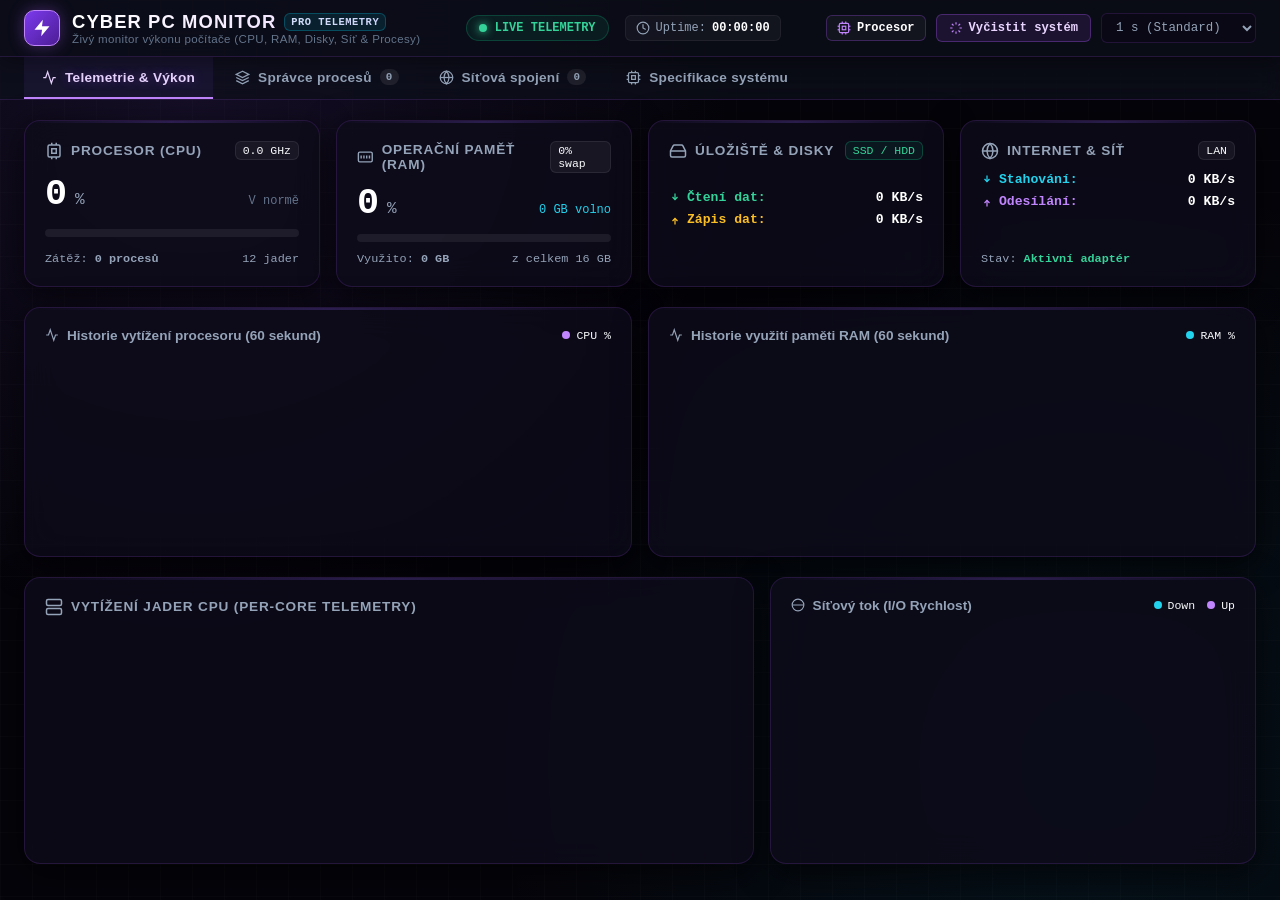
==== system_dashboard/index.html @ e16cf323 "Cyber Violet Portfolio & Cyber PC Monitor Hub" ====
<!DOCTYPE html>
<html lang="cs">
<head>
  <meta charset="UTF-8">
  <meta name="viewport" content="width=device-width, initial-scale=1.0">
  <title>CYBER PC MONITOR // LIVE TELEMETRY & HARDWARE DASHBOARD</title>
  <link rel="stylesheet" href="css/dashboard.css">
  <link rel="icon" href="data:image/svg+xml,<svg xmlns=%22http://www.w3.org/2000/svg%22 viewBox=%220 0 24 24%22 fill=%22%23a855f7%22><path d=%22M13 2L3 14h9l-1 8 10-12h-9l1-8z%22/></svg>">
</head>
<body>

  <!-- =========================================================================
       APP HEADER
       ========================================================================= -->
  <header class="app-header">
    <div class="header-brand">
      <div class="brand-icon">
        <svg width="22" height="22" viewBox="0 0 24 24" fill="currentColor">
          <path d="M13 2L3 14h9l-1 8 10-12h-9l1-8z" />
        </svg>
      </div>
      <div class="brand-title">
        <h1>CYBER PC MONITOR <span class="brand-badge">PRO TELEMETRY</span></h1>
        <span class="brand-sub">Živý monitor výkonu počítače (CPU, RAM, Disky, Síť & Procesy)</span>
      </div>
    </div>

    <div class="header-telemetry">
      <div class="live-pill">
        <span class="live-dot"></span>
        <span>LIVE TELEMETRY</span>
      </div>
      <div class="uptime-badge" title="Doba běhu systému">
        <svg width="14" height="14" viewBox="0 0 24 24" fill="none" stroke="currentColor" stroke-width="2" stroke-linecap="round" stroke-linejoin="round">
          <circle cx="12" cy="12" r="10"></circle>
          <polyline points="12 6 12 12 16 14"></polyline>
        </svg>
        <span>Uptime:</span>
        <strong id="uptime-display">00:00:00</strong>
      </div>
    </div>

    <div class="header-actions">
      <div class="uptime-badge cpu-model-badge">
        <svg width="14" height="14" viewBox="0 0 24 24" fill="none" stroke="currentColor" stroke-width="2">
          <rect x="4" y="4" width="16" height="16" rx="2"></rect>
          <rect x="9" y="9" width="6" height="6"></rect>
          <line x1="9" y1="1" x2="9" y2="4"></line>
          <line x1="15" y1="1" x2="15" y2="4"></line>
          <line x1="9" y1="20" x2="9" y2="23"></line>
          <line x1="15" y1="20" x2="15" y2="23"></line>
          <line x1="20" y1="9" x2="23" y2="9"></line>
          <line x1="20" y1="15" x2="23" y2="15"></line>
          <line x1="1" y1="9" x2="4" y2="9"></line>
          <line x1="1" y1="15" x2="4" y2="15"></line>
        </svg>
        <strong id="header-cpu-name">Procesor</strong>
      </div>

      <button class="btn-quick-clean" id="btn-open-hogs" title="Rychlé vyčištění náročných procesů">
        <svg width="14" height="14" viewBox="0 0 24 24" fill="none" stroke="currentColor" stroke-width="2">
          <path d="M12 2v4M12 18v4M4.93 4.93l2.83 2.83M16.24 16.24l2.83 2.83M2 12h4M18 12h4M4.93 19.07l2.83-2.83M16.24 7.76l2.83-2.83"></path>
        </svg>
        <span>Vyčistit systém</span>
      </button>

      <div class="select-wrapper">
        <select class="select-control" id="refresh-rate-select" title="Frekvence obnovy dat">
          <option value="500">500 ms (Rychle)</option>
          <option value="1000" selected>1 s (Standard)</option>
          <option value="2000">2 s (Šetrně)</option>
          <option value="0">Pozastavit</option>
        </select>
      </div>
    </div>
  </header>

  <!-- =========================================================================
       NAVIGATION TABS
       ========================================================================= -->
  <nav class="nav-tabs-bar">
    <button class="nav-tab active" data-tab="overview">
      <svg width="15" height="15" viewBox="0 0 24 24" fill="none" stroke="currentColor" stroke-width="2">
        <polyline points="22 12 18 12 15 21 9 3 6 12 2 12"></polyline>
      </svg>
      <span>Telemetrie & Výkon</span>
    </button>
    <button class="nav-tab" data-tab="processes">
      <svg width="15" height="15" viewBox="0 0 24 24" fill="none" stroke="currentColor" stroke-width="2">
        <polygon points="12 2 2 7 12 12 22 7 12 2"></polygon>
        <polyline points="2 17 12 22 22 17"></polyline>
        <polyline points="2 12 12 17 22 12"></polyline>
      </svg>
      <span>Správce procesů</span>
      <span class="badge" id="badge-total-procs">0</span>
    </button>
    <button class="nav-tab" data-tab="connections">
      <svg width="15" height="15" viewBox="0 0 24 24" fill="none" stroke="currentColor" stroke-width="2">
        <circle cx="12" cy="12" r="10"></circle>
        <line x1="2" y1="12" x2="22" y2="12"></line>
        <path d="M12 2a15.3 15.3 0 0 1 4 10 15.3 15.3 0 0 1-4 10 15.3 15.3 0 0 1-4-10 15.3 15.3 0 0 1 4-10z"></path>
      </svg>
      <span>Síťová spojení</span>
      <span class="badge" id="badge-total-conns">0</span>
    </button>
    <button class="nav-tab" data-tab="specs">
      <svg width="15" height="15" viewBox="0 0 24 24" fill="none" stroke="currentColor" stroke-width="2">
        <rect x="4" y="4" width="16" height="16" rx="2"></rect>
        <rect x="9" y="9" width="6" height="6"></rect>
        <line x1="9" y1="1" x2="9" y2="4"></line>
        <line x1="15" y1="1" x2="15" y2="4"></line>
        <line x1="9" y1="20" x2="9" y2="23"></line>
        <line x1="15" y1="20" x2="15" y2="23"></line>
        <line x1="20" y1="9" x2="23" y2="9"></line>
        <line x1="20" y1="15" x2="23" y2="15"></line>
        <line x1="1" y1="9" x2="4" y2="9"></line>
        <line x1="1" y1="15" x2="4" y2="15"></line>
      </svg>
      <span>Specifikace systému</span>
    </button>
  </nav>

  <!-- =========================================================================
       MAIN APPLICATION WORKSPACE
       ========================================================================= -->
  <main class="app-container">

    <!-- =====================================================================
         TAB 1: TELEMETRY & PERFORMANCE
         ===================================================================== -->
    <section class="tab-content active" id="tab-overview">
      
      <!-- Top 4 KPI Metrics -->
      <div class="overview-grid">
        
        <!-- CPU Card -->
        <div class="glass-card kpi-card">
          <div class="kpi-header">
            <span class="kpi-title">
              <svg width="16" height="16" viewBox="0 0 24 24" fill="none" stroke="currentColor" stroke-width="2">
                <rect x="4" y="4" width="16" height="16" rx="2"></rect>
                <rect x="9" y="9" width="6" height="6"></rect>
                <line x1="9" y1="1" x2="9" y2="4"></line>
                <line x1="15" y1="1" x2="15" y2="4"></line>
                <line x1="9" y1="20" x2="9" y2="23"></line>
                <line x1="15" y1="20" x2="15" y2="23"></line>
              </svg>
              Procesor (CPU)
            </span>
            <span class="kpi-badge" id="kpi-cpu-freq">0.0 GHz</span>
          </div>
          <div class="kpi-value-row">
            <span class="kpi-number" id="kpi-cpu-val">0</span>
            <span class="kpi-unit">%</span>
            <span class="kpi-subtext" id="kpi-cpu-status">V normě</span>
          </div>
          <div class="progress-track">
            <div class="progress-fill fill-cpu" id="kpi-cpu-fill"></div>
          </div>
          <div class="kpi-details-row">
            <span>Zátěž: <strong id="kpi-cpu-procs">0 procesů</strong></span>
            <span id="kpi-cpu-cores-text">12 jader</span>
          </div>
        </div>

        <!-- RAM Card -->
        <div class="glass-card kpi-card">
          <div class="kpi-header">
            <span class="kpi-title">
              <svg width="16" height="16" viewBox="0 0 24 24" fill="none" stroke="currentColor" stroke-width="2">
                <rect x="2" y="5" width="20" height="14" rx="2"></rect>
                <line x1="6" y1="10" x2="6" y2="14"></line>
                <line x1="10" y1="10" x2="10" y2="14"></line>
                <line x1="14" y1="10" x2="14" y2="14"></line>
                <line x1="18" y1="10" x2="18" y2="14"></line>
              </svg>
              Operační paměť (RAM)
            </span>
            <span class="kpi-badge" id="kpi-swap-val">0% swap</span>
          </div>
          <div class="kpi-value-row">
            <span class="kpi-number" id="kpi-ram-val">0</span>
            <span class="kpi-unit">%</span>
            <span class="kpi-subtext" id="kpi-ram-avail" style="color:var(--cyan-400);">0 GB volno</span>
          </div>
          <div class="progress-track">
            <div class="progress-fill fill-ram" id="kpi-ram-fill"></div>
          </div>
          <div class="kpi-details-row">
            <span>Využito: <strong id="kpi-ram-used">0 GB</strong></span>
            <span id="kpi-ram-total-text">z celkem 16 GB</span>
          </div>
        </div>

        <!-- Disky Card -->
        <div class="glass-card kpi-card">
          <div class="kpi-header">
            <span class="kpi-title">
              <svg width="16" height="16" viewBox="0 0 24 24" fill="none" stroke="currentColor" stroke-width="2">
                <line x1="22" y1="12" x2="2" y2="12"></line>
                <path d="M5.45 5.11L2 12v6a2 2 0 0 0 2 2h16a2 2 0 0 0 2-2v-6l-3.45-6.89A2 2 0 0 0 16.76 4H7.24a2 2 0 0 0-1.79 1.11z"></path>
                <line x1="6" y1="16" x2="6.01" y2="16"></line>
                <line x1="10" y1="16" x2="10.01" y2="16"></line>
              </svg>
              Úložiště & Disky
            </span>
            <span class="kpi-badge badge-emerald">SSD / HDD</span>
          </div>
          <div class="kpi-value-row" style="margin-bottom: 8px;">
            <div class="io-rates-col">
              <div class="io-rate-row">
                <span class="rate-label rate-read">
                  <svg width="12" height="12" viewBox="0 0 24 24" fill="none" stroke="currentColor" stroke-width="2.5"><polyline points="7 10 12 15 17 10"></polyline><line x1="12" y1="3" x2="12" y2="15"></line></svg>
                  Čtení dat:
                </span>
                <strong id="kpi-disk-read" class="rate-val">0 KB/s</strong>
              </div>
              <div class="io-rate-row">
                <span class="rate-label rate-write">
                  <svg width="12" height="12" viewBox="0 0 24 24" fill="none" stroke="currentColor" stroke-width="2.5"><polyline points="17 14 12 9 7 14"></polyline><line x1="12" y1="21" x2="12" y2="9"></line></svg>
                  Zápis dat:
                </span>
                <strong id="kpi-disk-write" class="rate-val">0 KB/s</strong>
              </div>
            </div>
          </div>
          <div id="drives-list" class="drives-list">
            <!-- Dynamic Drives inserted via JS -->
          </div>
        </div>

        <!-- Network Card -->
        <div class="glass-card kpi-card">
          <div class="kpi-header">
            <span class="kpi-title">
              <svg width="16" height="16" viewBox="0 0 24 24" fill="none" stroke="currentColor" stroke-width="2">
                <circle cx="12" cy="12" r="10"></circle>
                <line x1="2" y1="12" x2="22" y2="12"></line>
                <path d="M12 2a15.3 15.3 0 0 1 4 10 15.3 15.3 0 0 1-4 10 15.3 15.3 0 0 1-4-10 15.3 15.3 0 0 1 4-10z"></path>
              </svg>
              Internet & Síť
            </span>
            <span class="kpi-badge" id="kpi-net-adapter">LAN</span>
          </div>
          <div class="kpi-value-row" style="margin-bottom: 8px;">
            <div class="io-rates-col">
              <div class="io-rate-row">
                <span class="rate-label rate-down">
                  <svg width="12" height="12" viewBox="0 0 24 24" fill="none" stroke="currentColor" stroke-width="2.5"><polyline points="7 10 12 15 17 10"></polyline><line x1="12" y1="3" x2="12" y2="15"></line></svg>
                  Stahování:
                </span>
                <strong id="kpi-net-recv" class="rate-val">0 KB/s</strong>
              </div>
              <div class="io-rate-row">
                <span class="rate-label rate-up">
                  <svg width="12" height="12" viewBox="0 0 24 24" fill="none" stroke="currentColor" stroke-width="2.5"><polyline points="17 14 12 9 7 14"></polyline><line x1="12" y1="21" x2="12" y2="9"></line></svg>
                  Odesílání:
                </span>
                <strong id="kpi-net-sent" class="rate-val">0 KB/s</strong>
              </div>
            </div>
          </div>
          <div class="kpi-details-row" style="margin-top:auto;">
            <span>Stav: <strong style="color:var(--emerald-400);">Aktivní adaptér</strong></span>
          </div>
        </div>

      </div>

      <!-- Real-Time Hardware Canvas Graphs -->
      <div class="charts-grid">
        
        <!-- CPU Chart -->
        <div class="glass-card chart-card">
          <div class="chart-header">
            <span class="chart-title">
              <svg width="14" height="14" viewBox="0 0 24 24" fill="none" stroke="currentColor" stroke-width="2"><polyline points="22 12 18 12 15 21 9 3 6 12 2 12"></polyline></svg>
              Historie vytížení procesoru (60 sekund)
            </span>
            <div class="chart-legend">
              <span class="legend-item">
                <span class="legend-dot" style="background:var(--violet-400);"></span>
                <span>CPU %</span>
              </span>
            </div>
          </div>
          <div class="chart-canvas-container">
            <canvas id="canvas-cpu"></canvas>
          </div>
        </div>

        <!-- RAM Chart -->
        <div class="glass-card chart-card">
          <div class="chart-header">
            <span class="chart-title">
              <svg width="14" height="14" viewBox="0 0 24 24" fill="none" stroke="currentColor" stroke-width="2"><polyline points="22 12 18 12 15 21 9 3 6 12 2 12"></polyline></svg>
              Historie využití paměti RAM (60 sekund)
            </span>
            <div class="chart-legend">
              <span class="legend-item">
                <span class="legend-dot" style="background:var(--cyan-400);"></span>
                <span>RAM %</span>
              </span>
            </div>
          </div>
          <div class="chart-canvas-container">
            <canvas id="canvas-ram"></canvas>
          </div>
        </div>

      </div>

      <!-- Per-Core Visualizer & Network IO Chart -->
      <div class="telemetry-bottom-grid">
        
        <!-- Per Core Meters -->
        <div class="glass-card">
          <div class="kpi-header">
            <span class="kpi-title">
              <svg width="15" height="15" viewBox="0 0 24 24" fill="none" stroke="currentColor" stroke-width="2">
                <rect x="2" y="2" width="20" height="8" rx="2"></rect>
                <rect x="2" y="14" width="20" height="8" rx="2"></rect>
                <line x1="6" y1="6" x2="6.01" y2="6"></line>
                <line x1="6" y1="18" x2="6.01" y2="18"></line>
              </svg>
              Vytížení jader CPU (Per-Core Telemetry)
            </span>
          </div>
          <div class="cores-grid" id="cores-grid">
            <!-- Dynamic Cores inserted by JS -->
          </div>
        </div>

        <!-- Network Transfer Live Graph -->
        <div class="glass-card chart-card" style="height:auto;min-height:220px;">
          <div class="chart-header">
            <span class="chart-title">
              <svg width="14" height="14" viewBox="0 0 24 24" fill="none" stroke="currentColor" stroke-width="2"><circle cx="12" cy="12" r="10"></circle><line x1="2" y1="12" x2="22" y2="12"></line></svg>
              Síťový tok (I/O Rychlost)
            </span>
            <div class="chart-legend">
              <span class="legend-item"><span class="legend-dot" style="background:var(--cyan-400);"></span> Down</span>
              <span class="legend-item"><span class="legend-dot" style="background:var(--violet-400);"></span> Up</span>
            </div>
          </div>
          <div class="chart-canvas-container">
            <canvas id="canvas-net"></canvas>
          </div>
        </div>

      </div>

    </section>

    <!-- =====================================================================
         TAB 2: PROCESS MANAGER
         ===================================================================== -->
    <section class="tab-content" id="tab-processes">
      
      <!-- Process Toolbar -->
      <div class="process-toolbar">
        <div class="search-box">
          <svg width="15" height="15" viewBox="0 0 24 24" fill="none" stroke="currentColor" stroke-width="2">
            <circle cx="11" cy="11" r="8"></circle>
            <line x1="21" y1="21" x2="16.65" y2="16.65"></line>
          </svg>
          <input type="text" class="search-input" id="process-search-input" placeholder="Hledat proces podle názvu nebo PID... (Klávesa '/')">
        </div>

        <div class="filter-pills">
          <button class="filter-pill active" data-filter="all">Všechny procesy</button>
          <button class="filter-pill" data-filter="high_cpu">
            <svg width="12" height="12" viewBox="0 0 24 24" fill="none" stroke="currentColor" stroke-width="2"><polygon points="13 2 3 14 12 14 11 22 21 10 12 10 13 2"></polygon></svg>
            Vysoké CPU (&gt;2%)
          </button>
          <button class="filter-pill" data-filter="high_mem">
            <svg width="12" height="12" viewBox="0 0 24 24" fill="none" stroke="currentColor" stroke-width="2"><rect x="2" y="5" width="20" height="14" rx="2"></rect><line x1="6" y1="10" x2="6" y2="14"></line></svg>
            Vysoká RAM (&gt;150MB)
          </button>
        </div>

        <div class="bulk-actions" id="bulk-actions-bar">
          <span style="font-size:0.8rem;color:var(--text-secondary);">Vybráno: <strong id="bulk-selected-count">0</strong></span>
          <button class="btn btn-danger" id="btn-bulk-kill">
            <svg width="13" height="13" viewBox="0 0 24 24" fill="none" stroke="currentColor" stroke-width="2"><line x1="18" y1="6" x2="6" y2="18"></line><line x1="6" y1="6" x2="18" y2="18"></line></svg>
            Ukončit vybrané
          </button>
          <button class="btn btn-secondary" id="btn-bulk-cancel">Zrušit výběr</button>
        </div>
      </div>

      <!-- Process Table -->
      <div class="table-container">
        <table class="cyber-table">
          <thead>
            <tr>
              <th style="width:40px;"></th>
              <th data-sort="pid">PID</th>
              <th data-sort="name">Název procesu</th>
              <th data-sort="cpu" class="sorted-desc">CPU %</th>
              <th data-sort="memory">RAM (MB)</th>
              <th>RAM %</th>
              <th>Vlákna</th>
              <th>Uživatel</th>
              <th style="text-align:right;">Akce</th>
            </tr>
          </thead>
          <tbody id="process-table-body">
            <!-- Dynamic Process Rows -->
          </tbody>
        </table>
      </div>

    </section>

    <!-- =====================================================================
         TAB 3: NETWORK CONNECTIONS
         ===================================================================== -->
    <section class="tab-content" id="tab-connections">
      
      <div class="table-container">
        <table class="cyber-table">
          <thead>
            <tr>
              <th>Typ</th>
              <th>Místní adresa:port</th>
              <th>Vzdálená adresa:port</th>
              <th>Stav spojení</th>
              <th>PID</th>
              <th>Název procesu</th>
              <th style="text-align:right;">Akce</th>
            </tr>
          </thead>
          <tbody id="connections-table-body">
            <!-- Dynamic Connection Rows -->
          </tbody>
        </table>
      </div>

    </section>

    <!-- =====================================================================
         TAB 4: SYSTEM SPECS
         ===================================================================== -->
    <section class="tab-content" id="tab-specs">
      
      <div class="glass-card specs-card-container">
        <div class="kpi-header" style="margin-bottom:16px;">
          <span class="kpi-title">
            <svg width="18" height="18" viewBox="0 0 24 24" fill="none" stroke="currentColor" stroke-width="2">
              <rect x="4" y="4" width="16" height="16" rx="2"></rect>
              <rect x="9" y="9" width="6" height="6"></rect>
            </svg>
            Hardwarové a systémové parametry
          </span>
        </div>
        <div id="system-specs-container">
          <!-- Dynamically populated by JS -->
        </div>
      </div>

    </section>

  </main>

  <!-- =========================================================================
       MODAL: PROCESS DETAILS
       ========================================================================= -->
  <div class="modal-overlay" id="process-detail-modal">
    <div class="cyber-modal">
      <div class="modal-header">
        <h2 class="modal-title" id="modal-proc-name">Detail procesu</h2>
        <button class="modal-close">&times;</button>
      </div>
      <div class="modal-body" id="modal-proc-body">
        <!-- Process info items -->
      </div>
      <div class="modal-footer">
        <button class="btn btn-secondary modal-close">Zavřít</button>
        <button class="btn btn-danger" id="modal-proc-kill-btn">
          <svg width="13" height="13" viewBox="0 0 24 24" fill="none" stroke="currentColor" stroke-width="2"><line x1="18" y1="6" x2="6" y2="18"></line><line x1="6" y1="6" x2="18" y2="18"></line></svg>
          Ukončit tento proces
        </button>
      </div>
    </div>
  </div>

  <!-- =========================================================================
       MODAL: CLEAN HOGS (RYCHLÉ VYČIŠTĚNÍ)
       ========================================================================= -->
  <div class="modal-overlay" id="hogs-modal">
    <div class="cyber-modal">
      <div class="modal-header">
        <div style="display:flex;align-items:center;gap:8px;">
          <svg width="18" height="18" viewBox="0 0 24 24" fill="none" stroke="var(--rose-400)" stroke-width="2">
            <path d="M12 2v4M12 18v4M4.93 4.93l2.83 2.83M16.24 16.24l2.83 2.83M2 12h4M18 12h4M4.93 19.07l2.83-2.83M16.24 7.76l2.83-2.83"></path>
          </svg>
          <h2 class="modal-title">Rychlé vyčištění systému</h2>
        </div>
        <button class="modal-close">&times;</button>
      </div>
      <div class="modal-body">
        <p style="font-size:0.8rem;color:var(--text-secondary);margin-bottom:14px;">
          Níže jsou uvedeny nejnáročnější procesy spotřebovávající vysoké množství CPU nebo paměti RAM. Systémové procesy jsou automaticky chráněny.
        </p>
        <div id="hogs-list-container">
          <!-- Hog list -->
        </div>
      </div>
      <div class="modal-footer">
        <button class="btn btn-secondary modal-close">Zrušit</button>
        <button class="btn btn-danger" id="btn-kill-hogs-confirm">
          <svg width="13" height="13" viewBox="0 0 24 24" fill="none" stroke="currentColor" stroke-width="2"><line x1="18" y1="6" x2="6" y2="18"></line><line x1="6" y1="6" x2="18" y2="18"></line></svg>
          Ukončit vybrané procesy
        </button>
      </div>
    </div>
  </div>

  <!-- =========================================================================
       TOAST NOTIFICATIONS CONTAINER
       ========================================================================= -->
  <div class="toast-container" id="toast-container"></div>

  <!-- Dashboard Script -->
  <script src="js/dashboard.js"></script>
</body>
</html>
---- system_dashboard/css/dashboard.css ----
/* ==========================================================================
   ⚡ CYBER TASK MANAGER // DASHBOARD STYLESHEET
   Aesthetics: Deep Cyber-Violet, Glassmorphism, Neon Telemetry, Fluid Grid
   ========================================================================== */

:root {
  --bg-primary: #05040a;
  --bg-secondary: #0a0814;
  --bg-card: rgba(14, 12, 26, 0.82);
  --bg-card-hover: rgba(22, 18, 38, 0.92);
  --bg-input: rgba(10, 8, 20, 0.9);

  --border-subtle: rgba(168, 85, 247, 0.16);
  --border-glow: rgba(168, 85, 247, 0.42);
  --border-active: #a855f7;

  --violet-600: #7c3aed;
  --violet-500: #a855f7;
  --violet-400: #c084fc;
  --violet-300: #e9d5ff;
  --violet-glow: rgba(168, 85, 247, 0.35);

  --cyan-500: #06b6d4;
  --cyan-400: #22d3ee;
  --cyan-glow: rgba(6, 182, 212, 0.35);

  --emerald-500: #10b981;
  --emerald-400: #34d399;
  --emerald-glow: rgba(16, 185, 129, 0.3);

  --rose-500: #f43f5e;
  --rose-400: #fb7185;
  --rose-glow: rgba(244, 63, 94, 0.35);

  --amber-500: #f59e0b;
  --amber-400: #fbbf24;

  --text-primary: #f8fafc;
  --text-secondary: #94a3b8;
  --text-muted: #64748b;

  --font-sans: 'Segoe UI', -apple-system, BlinkMacSystemFont, Roboto, sans-serif;
  --font-mono: 'JetBrains Mono', 'Cascadia Code', 'Consolas', 'Courier New', monospace;

  --radius-sm: 6px;
  --radius-md: 10px;
  --radius-lg: 16px;
  --radius-xl: 20px;

  --shadow-card: 0 8px 32px 0 rgba(0, 0, 0, 0.65);
  --shadow-glow: 0 0 20px var(--violet-glow);
}

* {
  box-sizing: border-box;
  margin: 0;
  padding: 0;
  -webkit-font-smoothing: antialiased;
}

body {
  background-color: var(--bg-primary);
  background-image: 
    radial-gradient(circle at 15% 10%, rgba(139, 92, 246, 0.12) 0%, transparent 40%),
    radial-gradient(circle at 85% 85%, rgba(6, 182, 212, 0.08) 0%, transparent 45%),
    linear-gradient(rgba(255, 255, 255, 0.015) 1px, transparent 1px),
    linear-gradient(90deg, rgba(255, 255, 255, 0.015) 1px, transparent 1px);
  background-size: 100% 100%, 100% 100%, 32px 32px, 32px 32px;
  color: var(--text-primary);
  font-family: var(--font-sans);
  min-height: 100vh;
  display: flex;
  flex-direction: column;
  overflow-x: hidden;
  user-select: none;
}

/* Custom Scrollbars */
::-webkit-scrollbar {
  width: 8px;
  height: 8px;
}
::-webkit-scrollbar-track {
  background: var(--bg-secondary);
}
::-webkit-scrollbar-thumb {
  background: rgba(139, 92, 246, 0.35);
  border-radius: var(--radius-sm);
}
::-webkit-scrollbar-thumb:hover {
  background: var(--violet-500);
}

/* ==========================================================================
   APP HEADER & CONTROLS
   ========================================================================== */
.app-header {
  position: sticky;
  top: 0;
  z-index: 100;
  background: rgba(11, 13, 24, 0.85);
  backdrop-filter: blur(20px);
  -webkit-backdrop-filter: blur(20px);
  border-bottom: 1px solid var(--border-subtle);
  padding: 10px 24px;
  display: flex;
  align-items: center;
  justify-content: space-between;
  gap: 16px;
  box-shadow: 0 4px 20px rgba(0, 0, 0, 0.4);
}

.header-brand {
  display: flex;
  align-items: center;
  gap: 12px;
}

.brand-icon {
  width: 36px;
  height: 36px;
  border-radius: var(--radius-md);
  background: linear-gradient(135deg, var(--violet-600), #4c1d95);
  border: 1px solid var(--violet-400);
  display: flex;
  align-items: center;
  justify-content: center;
  box-shadow: 0 0 15px var(--violet-glow);
}

.brand-icon svg {
  width: 20px;
  height: 20px;
  fill: #fff;
}

.brand-title {
  display: flex;
  flex-direction: column;
}

.brand-title h1 {
  font-size: 1.15rem;
  font-weight: 800;
  letter-spacing: 0.06em;
  background: linear-gradient(90deg, #ffffff, var(--violet-300));
  -webkit-background-clip: text;
  -webkit-text-fill-color: transparent;
  display: flex;
  align-items: center;
  gap: 8px;
}

.brand-badge {
  font-size: 0.65rem;
  font-family: var(--font-mono);
  font-weight: 700;
  color: var(--cyan-400);
  background: rgba(6, 182, 212, 0.12);
  border: 1px solid rgba(6, 182, 212, 0.3);
  padding: 2px 6px;
  border-radius: var(--radius-sm);
  letter-spacing: 0.05em;
}

.brand-sub {
  font-size: 0.72rem;
  color: var(--text-muted);
  letter-spacing: 0.03em;
}

/* Header Middle: Status & Heartbeat */
.header-telemetry {
  display: flex;
  align-items: center;
  gap: 16px;
}

.live-pill {
  display: inline-flex;
  align-items: center;
  gap: 8px;
  padding: 5px 12px;
  background: rgba(16, 185, 129, 0.1);
  border: 1px solid rgba(16, 185, 129, 0.25);
  border-radius: 999px;
  font-size: 0.75rem;
  font-family: var(--font-mono);
  font-weight: 600;
  color: var(--emerald-400);
}

.live-dot {
  width: 8px;
  height: 8px;
  background-color: var(--emerald-400);
  border-radius: 50%;
  box-shadow: 0 0 8px var(--emerald-400);
  animation: pulse-dot 2s infinite ease-in-out;
}

@keyframes pulse-dot {
  0%, 100% { transform: scale(1); opacity: 1; }
  50% { transform: scale(1.35); opacity: 0.6; }
}

.uptime-badge {
  display: inline-flex;
  align-items: center;
  gap: 6px;
  font-family: var(--font-mono);
  font-size: 0.75rem;
  color: var(--text-secondary);
  background: rgba(255, 255, 255, 0.04);
  padding: 5px 10px;
  border-radius: var(--radius-sm);
  border: 1px solid rgba(255, 255, 255, 0.06);
}

.uptime-badge strong {
  color: #fff;
}

.cpu-model-badge {
  border-color: rgba(168, 85, 247, 0.28);
  color: var(--violet-300);
}

.cpu-model-badge svg {
  stroke: var(--violet-400);
}

/* Header Actions */
.header-actions {
  display: flex;
  align-items: center;
  gap: 10px;
}

.btn-quick-clean {
  display: inline-flex;
  align-items: center;
  gap: 6px;
  background: rgba(168, 85, 247, 0.12);
  border: 1px solid rgba(168, 85, 247, 0.32);
  color: var(--violet-300);
  padding: 6px 12px;
  border-radius: var(--radius-sm);
  font-family: var(--font-mono);
  font-size: 0.76rem;
  font-weight: 600;
  cursor: pointer;
  transition: all 0.2s ease;
}

.btn-quick-clean:hover {
  background: rgba(168, 85, 247, 0.24);
  border-color: var(--violet-400);
  color: #fff;
  box-shadow: 0 0 12px var(--violet-glow);
  transform: translateY(-1px);
}

.btn-quick-clean svg {
  stroke: var(--violet-400);
}

.select-control {
  background: var(--bg-input);
  border: 1px solid var(--border-subtle);
  color: var(--text-secondary);
  font-size: 0.78rem;
  font-family: var(--font-mono);
  padding: 6px 10px;
  border-radius: var(--radius-sm);
  outline: none;
  cursor: pointer;
  transition: all 0.2s;
}

.select-control:focus, .select-control:hover {
  border-color: var(--border-active);
  color: var(--text-primary);
}

.btn {
  display: inline-flex;
  align-items: center;
  justify-content: center;
  gap: 6px;
  font-size: 0.8rem;
  font-weight: 600;
  padding: 7px 14px;
  border-radius: var(--radius-sm);
  border: 1px solid transparent;
  cursor: pointer;
  transition: all 0.2s cubic-bezier(0.4, 0, 0.2, 1);
  outline: none;
  white-space: nowrap;
}

.btn-danger {
  background: linear-gradient(135deg, #e11d48, #9f1239);
  color: #fff;
  border-color: rgba(251, 113, 133, 0.35);
  box-shadow: 0 0 12px var(--rose-glow);
}
.btn-danger:hover {
  background: linear-gradient(135deg, #f43f5e, #be123c);
  box-shadow: 0 0 20px var(--rose-glow);
  transform: translateY(-1px);
}

.btn-secondary {
  background: rgba(255, 255, 255, 0.06);
  color: var(--text-secondary);
  border-color: rgba(255, 255, 255, 0.1);
}
.btn-secondary:hover {
  background: rgba(255, 255, 255, 0.1);
  color: #fff;
}

.btn-outline-violet {
  background: rgba(139, 92, 246, 0.1);
  color: var(--violet-300);
  border-color: rgba(139, 92, 246, 0.3);
}
.btn-outline-violet:hover {
  background: rgba(139, 92, 246, 0.22);
  border-color: var(--violet-400);
  color: #fff;
}

/* ==========================================================================
   NAVIGATION TABS
   ========================================================================== */
.nav-tabs-bar {
  background: rgba(14, 16, 28, 0.7);
  backdrop-filter: blur(12px);
  border-bottom: 1px solid var(--border-subtle);
  padding: 0 24px;
  display: flex;
  gap: 4px;
}

.nav-tab {
  background: transparent;
  border: none;
  border-bottom: 2px solid transparent;
  color: var(--text-secondary);
  font-size: 0.85rem;
  font-weight: 600;
  padding: 12px 18px;
  cursor: pointer;
  display: flex;
  align-items: center;
  gap: 8px;
  transition: all 0.2s;
  letter-spacing: 0.02em;
}

.nav-tab:hover {
  color: var(--text-primary);
  background: rgba(139, 92, 246, 0.05);
}

.nav-tab.active {
  color: var(--violet-300);
  border-bottom-color: var(--violet-400);
  background: rgba(139, 92, 246, 0.08);
  text-shadow: 0 0 10px var(--violet-glow);
}

.nav-tab .badge {
  font-size: 0.68rem;
  padding: 2px 6px;
  border-radius: 999px;
  background: rgba(255, 255, 255, 0.08);
  font-family: var(--font-mono);
}

/* ==========================================================================
   MAIN CONTENT AREA
   ========================================================================== */
.app-container {
  flex: 1;
  padding: 20px 24px;
  max-width: 1700px;
  margin: 0 auto;
  width: 100%;
}

.tab-content {
  display: none;
}
.tab-content.active {
  display: block;
  animation: fadeIn 0.25s ease-out;
}

@keyframes fadeIn {
  from { opacity: 0; transform: translateY(6px); }
  to { opacity: 1; transform: translateY(0); }
}

/* ==========================================================================
   CARDS & GLASSMORPHISM
   ========================================================================== */
.glass-card {
  background: var(--bg-card);
  backdrop-filter: blur(16px);
  -webkit-backdrop-filter: blur(16px);
  border: 1px solid var(--border-subtle);
  border-radius: var(--radius-lg);
  box-shadow: var(--shadow-card);
  padding: 20px;
  position: relative;
  overflow: hidden;
  transition: border-color 0.25s, box-shadow 0.25s;
}

.glass-card::before {
  content: '';
  position: absolute;
  top: 0;
  left: 0;
  right: 0;
  height: 2px;
  background: linear-gradient(90deg, transparent, rgba(139, 92, 246, 0.4), transparent);
  opacity: 0.6;
}

.glass-card:hover {
  border-color: rgba(139, 92, 246, 0.35);
}

/* ==========================================================================
   TAB 1: TELEMETRY & PERFORMANCE OVERVIEW
   ========================================================================== */
.overview-grid {
  display: grid;
  grid-template-columns: repeat(4, 1fr);
  gap: 16px;
  margin-bottom: 20px;
}

@media (max-width: 1200px) {
  .overview-grid { grid-template-columns: repeat(2, 1fr); }
}
@media (max-width: 650px) {
  .overview-grid { grid-template-columns: 1fr; }
}

.kpi-card {
  display: flex;
  flex-direction: column;
  justify-content: space-between;
}

.kpi-header {
  display: flex;
  align-items: center;
  justify-content: space-between;
  margin-bottom: 12px;
}

.kpi-title {
  display: flex;
  align-items: center;
  gap: 8px;
  font-size: 0.85rem;
  font-weight: 700;
  color: var(--text-secondary);
  text-transform: uppercase;
  letter-spacing: 0.06em;
}

.kpi-title svg {
  width: 18px;
  height: 18px;
}

.kpi-badge {
  font-family: var(--font-mono);
  font-size: 0.72rem;
  padding: 2px 7px;
  border-radius: var(--radius-sm);
  background: rgba(255, 255, 255, 0.05);
  border: 1px solid rgba(255, 255, 255, 0.08);
}

.kpi-value-row {
  display: flex;
  align-items: baseline;
  gap: 8px;
  margin-bottom: 12px;
}

.kpi-number {
  font-size: 2.3rem;
  font-weight: 800;
  font-family: var(--font-mono);
  color: #fff;
  line-height: 1;
}

.kpi-unit {
  font-size: 1rem;
  color: var(--text-secondary);
  font-family: var(--font-mono);
}

.kpi-subtext {
  font-size: 0.75rem;
  color: var(--text-muted);
  font-family: var(--font-mono);
  margin-left: auto;
}

/* Progress Bars */
.progress-track {
  width: 100%;
  height: 8px;
  background: rgba(255, 255, 255, 0.07);
  border-radius: 999px;
  overflow: hidden;
  position: relative;
}

.progress-fill {
  height: 100%;
  width: 0%;
  border-radius: 999px;
  transition: width 0.4s cubic-bezier(0.4, 0, 0.2, 1);
}

.fill-cpu {
  background: linear-gradient(90deg, var(--violet-500), #ec4899);
  box-shadow: 0 0 10px var(--violet-glow);
}
.fill-ram {
  background: linear-gradient(90deg, #0284c7, var(--cyan-400));
  box-shadow: 0 0 10px var(--cyan-glow);
}
.fill-disk {
  background: linear-gradient(90deg, #059669, var(--emerald-400));
  box-shadow: 0 0 10px var(--emerald-glow);
}
.fill-net {
  background: linear-gradient(90deg, #d97706, var(--amber-400));
}

.kpi-details-row {
  display: flex;
  justify-content: space-between;
  margin-top: 10px;
  font-size: 0.74rem;
  font-family: var(--font-mono);
  color: var(--text-secondary);
}

/* IO Rates in KPI cards */
.io-rates-col {
  display: flex;
  flex-direction: column;
  gap: 7px;
  width: 100%;
}

.io-rate-row {
  display: flex;
  justify-content: space-between;
  align-items: center;
  font-size: 0.82rem;
  font-family: var(--font-mono);
}

.rate-label {
  display: inline-flex;
  align-items: center;
  gap: 6px;
  font-weight: 600;
}

.rate-read { color: var(--emerald-400); }
.rate-write { color: var(--amber-400); }
.rate-down { color: var(--cyan-400); }
.rate-up { color: var(--violet-400); }
.rate-val { color: #fff; font-weight: 700; }
.badge-emerald { color: var(--emerald-400); border-color: rgba(16, 185, 129, 0.3); background: rgba(16, 185, 129, 0.08); }
.specs-card-container { max-width: 950px; margin: 0 auto; }

/* Charts Section */
.charts-grid {
  display: grid;
  grid-template-columns: repeat(2, 1fr);
  gap: 16px;
  margin-bottom: 20px;
}

@media (max-width: 992px) {
  .charts-grid { grid-template-columns: 1fr; }
}

.chart-card {
  height: 250px;
  display: flex;
  flex-direction: column;
}

.chart-header {
  display: flex;
  align-items: center;
  justify-content: space-between;
  margin-bottom: 8px;
}

.chart-title {
  font-size: 0.85rem;
  font-weight: 700;
  color: var(--text-secondary);
  display: flex;
  align-items: center;
  gap: 8px;
}

.chart-legend {
  display: flex;
  gap: 12px;
  font-size: 0.72rem;
  font-family: var(--font-mono);
}

.legend-item {
  display: flex;
  align-items: center;
  gap: 6px;
}
.legend-dot {
  width: 8px;
  height: 8px;
  border-radius: 50%;
}

.chart-canvas-container {
  flex: 1;
  position: relative;
  width: 100%;
  height: 100%;
}

canvas {
  width: 100%;
  height: 100%;
  display: block;
}

/* Per-Core & Hardware Details Grid */
.telemetry-bottom-grid {
  display: grid;
  grid-template-columns: 1.5fr 1fr;
  gap: 16px;
}

@media (max-width: 1100px) {
  .telemetry-bottom-grid { grid-template-columns: 1fr; }
}

.cores-grid {
  display: grid;
  grid-template-columns: repeat(auto-fill, minmax(130px, 1fr));
  gap: 10px;
  margin-top: 14px;
}

.core-box {
  background: rgba(255, 255, 255, 0.025);
  border: 1px solid rgba(255, 255, 255, 0.06);
  border-radius: var(--radius-sm);
  padding: 8px 10px;
  display: flex;
  flex-direction: column;
  gap: 6px;
}

.core-header {
  display: flex;
  justify-content: space-between;
  font-size: 0.72rem;
  font-family: var(--font-mono);
  color: var(--text-secondary);
}

.core-bar-track {
  height: 5px;
  background: rgba(255, 255, 255, 0.05);
  border-radius: 4px;
  overflow: hidden;
}
.core-bar-fill {
  height: 100%;
  width: 0%;
  background: var(--violet-400);
  transition: width 0.3s ease;
}

/* Drives Storage List */
.drives-list {
  display: flex;
  flex-direction: column;
  gap: 12px;
  margin-top: 12px;
}

.drive-item {
  background: rgba(255, 255, 255, 0.03);
  border: 1px solid rgba(255, 255, 255, 0.06);
  border-radius: var(--radius-md);
  padding: 12px;
}

.drive-meta {
  display: flex;
  justify-content: space-between;
  margin-bottom: 8px;
  font-size: 0.8rem;
  font-family: var(--font-mono);
}

/* ==========================================================================
   TAB 2: PROCESS MANAGER
   ========================================================================== */
.process-toolbar {
  display: flex;
  align-items: center;
  justify-content: space-between;
  flex-wrap: wrap;
  gap: 12px;
  margin-bottom: 16px;
}

.search-box {
  position: relative;
  min-width: 280px;
  flex: 1;
  max-width: 450px;
}

.search-box svg {
  position: absolute;
  left: 12px;
  top: 50%;
  transform: translateY(-50%);
  width: 16px;
  height: 16px;
  fill: var(--text-muted);
}

.search-input {
  width: 100%;
  background: var(--bg-input);
  border: 1px solid var(--border-subtle);
  border-radius: var(--radius-md);
  padding: 9px 12px 9px 38px;
  font-size: 0.85rem;
  color: #fff;
  outline: none;
  font-family: var(--font-mono);
  transition: all 0.2s;
}
.search-input:focus {
  border-color: var(--border-active);
  box-shadow: 0 0 12px var(--violet-glow);
}

.filter-pills {
  display: flex;
  align-items: center;
  gap: 6px;
  flex-wrap: wrap;
}

.filter-pill {
  background: rgba(255, 255, 255, 0.04);
  border: 1px solid rgba(255, 255, 255, 0.08);
  color: var(--text-secondary);
  font-size: 0.75rem;
  font-weight: 600;
  padding: 6px 12px;
  border-radius: 999px;
  cursor: pointer;
  transition: all 0.2s;
}
.filter-pill:hover {
  background: rgba(255, 255, 255, 0.09);
  color: #fff;
}
.filter-pill.active {
  background: rgba(139, 92, 246, 0.25);
  border-color: var(--violet-500);
  color: #fff;
  box-shadow: 0 0 10px var(--violet-glow);
}

.bulk-actions {
  display: none;
  align-items: center;
  gap: 8px;
}
.bulk-actions.visible {
  display: flex;
}

/* Process Table */
.table-container {
  background: var(--bg-card);
  backdrop-filter: blur(16px);
  border: 1px solid var(--border-subtle);
  border-radius: var(--radius-lg);
  overflow-x: auto;
  box-shadow: var(--shadow-card);
  max-height: calc(100vh - 215px);
  overflow-y: auto;
}

.cyber-table {
  width: 100%;
  border-collapse: collapse;
  text-align: left;
  font-size: 0.82rem;
}

.cyber-table th {
  position: sticky;
  top: 0;
  z-index: 10;
  background: #0d0f1c;
  color: var(--text-secondary);
  font-weight: 700;
  padding: 12px 14px;
  border-bottom: 2px solid var(--border-subtle);
  text-transform: uppercase;
  font-size: 0.7rem;
  letter-spacing: 0.05em;
  cursor: pointer;
  white-space: nowrap;
}

.cyber-table th:hover {
  color: var(--violet-300);
}

.cyber-table th.sorted-asc::after {
  content: ' ▲';
  color: var(--violet-400);
}
.cyber-table th.sorted-desc::after {
  content: ' ▼';
  color: var(--violet-400);
}

.cyber-table td {
  padding: 10px 14px;
  border-bottom: 1px solid rgba(255, 255, 255, 0.04);
  color: var(--text-primary);
  white-space: nowrap;
  font-family: var(--font-mono);
}

.cyber-table tr:hover td {
  background: var(--bg-card-hover);
}

.cyber-table tr.high-cpu td {
  background: rgba(244, 63, 94, 0.07);
}

.proc-name-cell {
  display: flex;
  align-items: center;
  gap: 8px;
  font-family: var(--font-sans);
  font-weight: 600;
}

.proc-icon {
  width: 22px;
  height: 22px;
  border-radius: 4px;
  background: rgba(255, 255, 255, 0.08);
  display: inline-flex;
  align-items: center;
  justify-content: center;
  font-size: 0.65rem;
  color: var(--violet-300);
  border: 1px solid rgba(139, 92, 246, 0.2);
}

.proc-tag {
  font-size: 0.65rem;
  padding: 1px 5px;
  border-radius: 3px;
  background: rgba(139, 92, 246, 0.15);
  color: var(--violet-300);
  border: 1px solid rgba(139, 92, 246, 0.3);
}

.proc-tag.protected {
  background: rgba(100, 116, 139, 0.2);
  color: var(--text-muted);
  border-color: rgba(100, 116, 139, 0.3);
}

/* Action button in table */
.btn-kill-row {
  background: rgba(244, 63, 94, 0.12);
  color: var(--rose-400);
  border: 1px solid rgba(244, 63, 94, 0.3);
  padding: 4px 8px;
  border-radius: var(--radius-sm);
  font-size: 0.72rem;
  font-weight: 700;
  cursor: pointer;
  transition: all 0.2s;
  display: inline-flex;
  align-items: center;
  gap: 4px;
}

.btn-kill-row:hover {
  background: var(--rose-500);
  color: #fff;
  border-color: var(--rose-400);
  box-shadow: 0 0 10px var(--rose-glow);
}

.btn-info-row {
  background: rgba(255, 255, 255, 0.05);
  color: var(--text-secondary);
  border: 1px solid rgba(255, 255, 255, 0.1);
  padding: 4px 8px;
  border-radius: var(--radius-sm);
  font-size: 0.72rem;
  cursor: pointer;
  margin-left: 4px;
}
.btn-info-row:hover {
  background: rgba(255, 255, 255, 0.12);
  color: #fff;
}

/* ==========================================================================
   TAB 3: NETWORK CONNECTIONS
   ========================================================================== */
.net-status-badge {
  display: inline-block;
  padding: 2px 7px;
  border-radius: var(--radius-sm);
  font-size: 0.68rem;
  font-weight: 700;
  letter-spacing: 0.03em;
}

.status-established {
  background: rgba(16, 185, 129, 0.15);
  color: var(--emerald-400);
  border: 1px solid rgba(16, 185, 129, 0.3);
}
.status-listen {
  background: rgba(6, 182, 212, 0.15);
  color: var(--cyan-400);
  border: 1px solid rgba(6, 182, 212, 0.3);
}
.status-time-wait {
  background: rgba(245, 158, 11, 0.15);
  color: var(--amber-400);
  border: 1px solid rgba(245, 158, 11, 0.3);
}

/* ==========================================================================
   TAB 4: SYSTEM SPECS
   ========================================================================== */
.specs-grid {
  display: grid;
  grid-template-columns: repeat(auto-fit, minmax(320px, 1fr));
  gap: 16px;
}

.spec-item {
  display: flex;
  justify-content: space-between;
  align-items: center;
  padding: 10px 0;
  border-bottom: 1px solid rgba(255, 255, 255, 0.05);
}
.spec-item:last-child {
  border-bottom: none;
}

.spec-label {
  font-size: 0.8rem;
  color: var(--text-secondary);
}
.spec-val {
  font-size: 0.85rem;
  font-family: var(--font-mono);
  font-weight: 600;
  color: #fff;
}

/* ==========================================================================
   MODAL & DRAWER DIALOGS
   ========================================================================== */
.modal-overlay {
  position: fixed;
  inset: 0;
  background: rgba(0, 0, 0, 0.75);
  backdrop-filter: blur(8px);
  z-index: 1000;
  display: none;
  align-items: center;
  justify-content: center;
  padding: 20px;
}
.modal-overlay.active {
  display: flex;
}

.cyber-modal {
  background: var(--bg-secondary);
  border: 1px solid var(--border-glow);
  border-radius: var(--radius-lg);
  box-shadow: 0 0 35px var(--violet-glow);
  width: 100%;
  max-width: 580px;
  overflow: hidden;
  animation: modalIn 0.25s cubic-bezier(0.16, 1, 0.3, 1);
}

@keyframes modalIn {
  from { transform: scale(0.92); opacity: 0; }
  to { transform: scale(1); opacity: 1; }
}

.modal-header {
  padding: 16px 20px;
  border-bottom: 1px solid var(--border-subtle);
  display: flex;
  align-items: center;
  justify-content: space-between;
}
.modal-title {
  font-size: 1.05rem;
  font-weight: 800;
  color: #fff;
  display: flex;
  align-items: center;
  gap: 8px;
}
.modal-close {
  background: transparent;
  border: none;
  color: var(--text-secondary);
  font-size: 1.4rem;
  cursor: pointer;
  line-height: 1;
}
.modal-close:hover { color: #fff; }

.modal-body {
  padding: 20px;
  max-height: 60vh;
  overflow-y: auto;
}

.modal-footer {
  padding: 14px 20px;
  border-top: 1px solid var(--border-subtle);
  display: flex;
  justify-content: flex-end;
  gap: 10px;
  background: rgba(0, 0, 0, 0.2);
}

/* ==========================================================================
   TOAST NOTIFICATIONS
   ========================================================================== */
.toast-container {
  position: fixed;
  bottom: 24px;
  right: 24px;
  z-index: 2000;
  display: flex;
  flex-direction: column;
  gap: 8px;
  pointer-events: none;
}

.toast {
  pointer-events: auto;
  min-width: 300px;
  background: rgba(14, 16, 28, 0.95);
  backdrop-filter: blur(12px);
  border: 1px solid var(--border-subtle);
  border-left: 4px solid var(--violet-500);
  border-radius: var(--radius-md);
  padding: 12px 16px;
  box-shadow: 0 8px 24px rgba(0, 0, 0, 0.5);
  color: #fff;
  font-size: 0.82rem;
  display: flex;
  align-items: center;
  justify-content: space-between;
  gap: 12px;
  animation: toastIn 0.3s cubic-bezier(0.16, 1, 0.3, 1);
  transition: opacity 0.3s, transform 0.3s;
}

.toast.success { border-left-color: var(--emerald-400); }
.toast.danger { border-left-color: var(--rose-500); }
.toast.warning { border-left-color: var(--amber-400); }

@keyframes toastIn {
  from { transform: translateX(100%); opacity: 0; }
  to { transform: translateX(0); opacity: 1; }
}
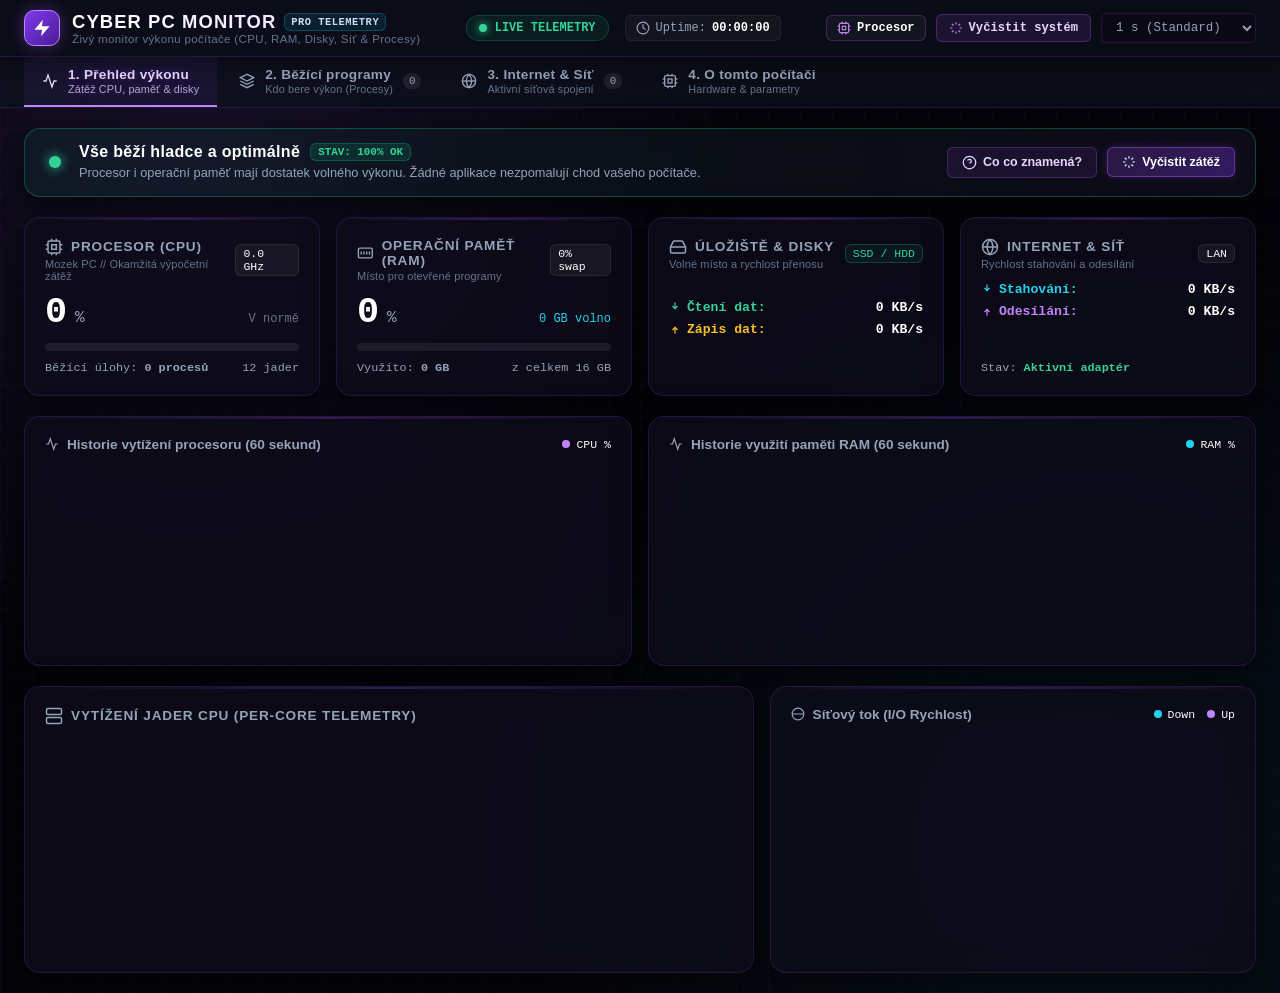
==== commit 8fe550e8: "Zprehledneni Cyber PC Monitoru: banner celkoveho stavu PC, pruvodce Co co znamena a jasne popisky" ====
--- a/system_dashboard/index.html
+++ b/system_dashboard/index.html
@@ -80,31 +80,40 @@
        ========================================================================= -->
   <nav class="nav-tabs-bar">
     <button class="nav-tab active" data-tab="overview">
-      <svg width="15" height="15" viewBox="0 0 24 24" fill="none" stroke="currentColor" stroke-width="2">
+      <svg width="16" height="16" viewBox="0 0 24 24" fill="none" stroke="currentColor" stroke-width="2">
         <polyline points="22 12 18 12 15 21 9 3 6 12 2 12"></polyline>
       </svg>
-      <span>Telemetrie & Výkon</span>
+      <div class="nav-tab-text">
+        <span class="nav-tab-title">1. Přehled výkonu</span>
+        <span class="nav-tab-sub">Zátěž CPU, paměť & disky</span>
+      </div>
     </button>
     <button class="nav-tab" data-tab="processes">
-      <svg width="15" height="15" viewBox="0 0 24 24" fill="none" stroke="currentColor" stroke-width="2">
+      <svg width="16" height="16" viewBox="0 0 24 24" fill="none" stroke="currentColor" stroke-width="2">
         <polygon points="12 2 2 7 12 12 22 7 12 2"></polygon>
         <polyline points="2 17 12 22 22 17"></polyline>
         <polyline points="2 12 12 17 22 12"></polyline>
       </svg>
-      <span>Správce procesů</span>
+      <div class="nav-tab-text">
+        <span class="nav-tab-title">2. Běžící programy</span>
+        <span class="nav-tab-sub">Kdo bere výkon (Procesy)</span>
+      </div>
       <span class="badge" id="badge-total-procs">0</span>
     </button>
     <button class="nav-tab" data-tab="connections">
-      <svg width="15" height="15" viewBox="0 0 24 24" fill="none" stroke="currentColor" stroke-width="2">
+      <svg width="16" height="16" viewBox="0 0 24 24" fill="none" stroke="currentColor" stroke-width="2">
         <circle cx="12" cy="12" r="10"></circle>
         <line x1="2" y1="12" x2="22" y2="12"></line>
         <path d="M12 2a15.3 15.3 0 0 1 4 10 15.3 15.3 0 0 1-4 10 15.3 15.3 0 0 1-4-10 15.3 15.3 0 0 1 4-10z"></path>
       </svg>
-      <span>Síťová spojení</span>
+      <div class="nav-tab-text">
+        <span class="nav-tab-title">3. Internet & Síť</span>
+        <span class="nav-tab-sub">Aktivní síťová spojení</span>
+      </div>
       <span class="badge" id="badge-total-conns">0</span>
     </button>
     <button class="nav-tab" data-tab="specs">
-      <svg width="15" height="15" viewBox="0 0 24 24" fill="none" stroke="currentColor" stroke-width="2">
+      <svg width="16" height="16" viewBox="0 0 24 24" fill="none" stroke="currentColor" stroke-width="2">
         <rect x="4" y="4" width="16" height="16" rx="2"></rect>
         <rect x="9" y="9" width="6" height="6"></rect>
         <line x1="9" y1="1" x2="9" y2="4"></line>
@@ -116,7 +125,10 @@
         <line x1="1" y1="9" x2="4" y2="9"></line>
         <line x1="1" y1="15" x2="4" y2="15"></line>
       </svg>
-      <span>Specifikace systému</span>
+      <div class="nav-tab-text">
+        <span class="nav-tab-title">4. O tomto počítači</span>
+        <span class="nav-tab-sub">Hardware & parametry</span>
+      </div>
     </button>
   </nav>
 
@@ -124,6 +136,97 @@
        MAIN APPLICATION WORKSPACE
        ========================================================================= -->
   <main class="app-container">
+
+    <!-- =====================================================================
+         OVERALL SYSTEM HEALTH BANNER (PŘEHLEDNÝ STAV PC)
+         ===================================================================== -->
+    <section class="system-health-banner health-optimal" id="system-health-banner">
+      <div class="health-status-indicator">
+        <div class="health-pulse-wrapper">
+          <span class="health-pulse-dot" id="health-pulse-dot"></span>
+        </div>
+        <div class="health-status-text">
+          <div class="health-title-row">
+            <strong class="health-title" id="health-title">Vše běží hladce a optimálně</strong>
+            <span class="health-pill-badge" id="health-pill">STAV: 100% OK</span>
+          </div>
+          <p class="health-desc" id="health-desc">
+            Procesor i operační paměť mají dostatek volného výkonu. Žádné aplikace nezpomalují chod vašeho počítače.
+          </p>
+        </div>
+      </div>
+      <div class="health-actions">
+        <button class="btn-guide-toggle" id="btn-toggle-guide" title="Zobrazit vysvětlení co co znamená">
+          <svg width="15" height="15" viewBox="0 0 24 24" fill="none" stroke="currentColor" stroke-width="2">
+            <circle cx="12" cy="12" r="10"></circle>
+            <path d="M9.09 9a3 3 0 0 1 5.83 1c0 2-3 3-3 3"></path>
+            <line x1="12" y1="17" x2="12.01" y2="17"></line>
+          </svg>
+          <span>Co co znamená?</span>
+        </button>
+        <button class="btn-clean-highlight" id="btn-banner-clean" title="Rychle ukončit nejnáročnější procesy">
+          <svg width="14" height="14" viewBox="0 0 24 24" fill="none" stroke="currentColor" stroke-width="2">
+            <path d="M12 2v4M12 18v4M4.93 4.93l2.83 2.83M16.24 16.24l2.83 2.83M2 12h4M18 12h4M4.93 19.07l2.83-2.83M16.24 7.76l2.83-2.83"></path>
+          </svg>
+          <span>Vyčistit zátěž</span>
+        </button>
+      </div>
+    </section>
+
+    <!-- =====================================================================
+         INTERACTIVE QUICK GUIDE PANEL (RYCHLÝ PRŮVODCE)
+         ===================================================================== -->
+    <section class="quick-guide-panel" id="quick-guide-panel" style="display: none;">
+      <div class="quick-guide-header">
+        <div class="quick-guide-title">
+          <svg width="18" height="18" viewBox="0 0 24 24" fill="none" stroke="var(--violet-400)" stroke-width="2">
+            <circle cx="12" cy="12" r="10"></circle>
+            <line x1="12" y1="16" x2="12" y2="12"></line>
+            <line x1="12" y1="8" x2="12.01" y2="8"></line>
+          </svg>
+          <strong>Průvodce: Jak se v monitoru jednoduše vyznat</strong>
+        </div>
+        <button class="btn-guide-close" id="btn-guide-close" title="Zavřít nápovědu">&times;</button>
+      </div>
+      <div class="quick-guide-grid">
+        <div class="guide-card">
+          <div class="guide-card-head">
+            <span class="guide-tag tag-cpu">CPU</span>
+            <strong>Procesor (Mozek PC)</strong>
+          </div>
+          <p>Provádí veškeré výpočty programů. Běžná hodnota při práci je 5–30 %, při hrách 50–90 %. Pokud je trvale na 100 %, počítač se může zasekávat.</p>
+        </div>
+        <div class="guide-card">
+          <div class="guide-card-head">
+            <span class="guide-tag tag-ram">RAM</span>
+            <strong>Operační paměť</strong>
+          </div>
+          <p>Zde se ukládají právě otevřené aplikace a záložky v prohlížeči. Pokud je zaplněna nad 85 %, použijte tlačítko „Vyčistit zátěž“ k uvolnění místa.</p>
+        </div>
+        <div class="guide-card">
+          <div class="guide-card-head">
+            <span class="guide-tag tag-disk">DISKY</span>
+            <strong>Pevné disky (Úložiště)</strong>
+          </div>
+          <p>Zobrazuje, kolik volného místa vám zbývá na disku C: a jakou rychlostí se právě zapisují nebo čtou soubory (hry, stahování, systém).</p>
+        </div>
+        <div class="guide-card">
+          <div class="guide-card-head">
+            <span class="guide-tag tag-net">SÍŤ</span>
+            <strong>Internet a připojení</strong>
+          </div>
+          <p>Živě ukazuje rychlost stahování (příjem dat) a nahrávání (odesílání). Snadno zde poznáte, zda vám internet nevytěžuje stahování na pozadí.</p>
+        </div>
+        <div class="guide-card">
+          <div class="guide-card-head">
+            <span class="guide-tag tag-proc">PROCESY</span>
+            <strong>Správce spuštěných programů</strong>
+          </div>
+          <p>V záložce „2. Běžící programy“ uvidíte všechny aplikace. Pokud nějaký program zamrzne, můžete ho jednoduše jedním kliknutím vypnout.</p>
+        </div>
+      </div>
+    </section>
+
 
     <!-- =====================================================================
          TAB 1: TELEMETRY & PERFORMANCE
@@ -136,17 +239,24 @@
         <!-- CPU Card -->
         <div class="glass-card kpi-card">
           <div class="kpi-header">
-            <span class="kpi-title">
-              <svg width="16" height="16" viewBox="0 0 24 24" fill="none" stroke="currentColor" stroke-width="2">
-                <rect x="4" y="4" width="16" height="16" rx="2"></rect>
-                <rect x="9" y="9" width="6" height="6"></rect>
-                <line x1="9" y1="1" x2="9" y2="4"></line>
-                <line x1="15" y1="1" x2="15" y2="4"></line>
-                <line x1="9" y1="20" x2="9" y2="23"></line>
-                <line x1="15" y1="20" x2="15" y2="23"></line>
-              </svg>
-              Procesor (CPU)
-            </span>
+            <div>
+              <span class="kpi-title">
+                <svg width="16" height="16" viewBox="0 0 24 24" fill="none" stroke="currentColor" stroke-width="2">
+                  <rect x="4" y="4" width="16" height="16" rx="2"></rect>
+                  <rect x="9" y="9" width="6" height="6"></rect>
+                  <line x1="9" y1="1" x2="9" y2="4"></line>
+                  <line x1="15" y1="1" x2="15" y2="4"></line>
+                  <line x1="9" y1="20" x2="9" y2="23"></line>
+                  <line x1="15" y1="20" x2="15" y2="23"></line>
+                  <line x1="20" y1="9" x2="23" y2="9"></line>
+                  <line x1="20" y1="15" x2="23" y2="15"></line>
+                  <line x1="1" y1="9" x2="4" y2="9"></line>
+                  <line x1="1" y1="15" x2="4" y2="15"></line>
+                </svg>
+                Procesor (CPU)
+              </span>
+              <span class="kpi-role-tag">Mozek PC // Okamžitá výpočetní zátěž</span>
+            </div>
             <span class="kpi-badge" id="kpi-cpu-freq">0.0 GHz</span>
           </div>
           <div class="kpi-value-row">
@@ -158,7 +268,7 @@
             <div class="progress-fill fill-cpu" id="kpi-cpu-fill"></div>
           </div>
           <div class="kpi-details-row">
-            <span>Zátěž: <strong id="kpi-cpu-procs">0 procesů</strong></span>
+            <span>Běžící úlohy: <strong id="kpi-cpu-procs">0 procesů</strong></span>
             <span id="kpi-cpu-cores-text">12 jader</span>
           </div>
         </div>
@@ -166,16 +276,19 @@
         <!-- RAM Card -->
         <div class="glass-card kpi-card">
           <div class="kpi-header">
-            <span class="kpi-title">
-              <svg width="16" height="16" viewBox="0 0 24 24" fill="none" stroke="currentColor" stroke-width="2">
-                <rect x="2" y="5" width="20" height="14" rx="2"></rect>
-                <line x1="6" y1="10" x2="6" y2="14"></line>
-                <line x1="10" y1="10" x2="10" y2="14"></line>
-                <line x1="14" y1="10" x2="14" y2="14"></line>
-                <line x1="18" y1="10" x2="18" y2="14"></line>
-              </svg>
-              Operační paměť (RAM)
-            </span>
+            <div>
+              <span class="kpi-title">
+                <svg width="16" height="16" viewBox="0 0 24 24" fill="none" stroke="currentColor" stroke-width="2">
+                  <rect x="2" y="5" width="20" height="14" rx="2"></rect>
+                  <line x1="6" y1="10" x2="6" y2="14"></line>
+                  <line x1="10" y1="10" x2="10" y2="14"></line>
+                  <line x1="14" y1="10" x2="14" y2="14"></line>
+                  <line x1="18" y1="10" x2="18" y2="14"></line>
+                </svg>
+                Operační paměť (RAM)
+              </span>
+              <span class="kpi-role-tag">Místo pro otevřené programy</span>
+            </div>
             <span class="kpi-badge" id="kpi-swap-val">0% swap</span>
           </div>
           <div class="kpi-value-row">
@@ -195,15 +308,18 @@
         <!-- Disky Card -->
         <div class="glass-card kpi-card">
           <div class="kpi-header">
-            <span class="kpi-title">
-              <svg width="16" height="16" viewBox="0 0 24 24" fill="none" stroke="currentColor" stroke-width="2">
-                <line x1="22" y1="12" x2="2" y2="12"></line>
-                <path d="M5.45 5.11L2 12v6a2 2 0 0 0 2 2h16a2 2 0 0 0 2-2v-6l-3.45-6.89A2 2 0 0 0 16.76 4H7.24a2 2 0 0 0-1.79 1.11z"></path>
-                <line x1="6" y1="16" x2="6.01" y2="16"></line>
-                <line x1="10" y1="16" x2="10.01" y2="16"></line>
-              </svg>
-              Úložiště & Disky
-            </span>
+            <div>
+              <span class="kpi-title">
+                <svg width="16" height="16" viewBox="0 0 24 24" fill="none" stroke="currentColor" stroke-width="2">
+                  <line x1="22" y1="12" x2="2" y2="12"></line>
+                  <path d="M5.45 5.11L2 12v6a2 2 0 0 0 2 2h16a2 2 0 0 0 2-2v-6l-3.45-6.89A2 2 0 0 0 16.76 4H7.24a2 2 0 0 0-1.79 1.11z"></path>
+                  <line x1="6" y1="16" x2="6.01" y2="16"></line>
+                  <line x1="10" y1="16" x2="10.01" y2="16"></line>
+                </svg>
+                Úložiště & Disky
+              </span>
+              <span class="kpi-role-tag">Volné místo a rychlost přenosu</span>
+            </div>
             <span class="kpi-badge badge-emerald">SSD / HDD</span>
           </div>
           <div class="kpi-value-row" style="margin-bottom: 8px;">
@@ -232,14 +348,17 @@
         <!-- Network Card -->
         <div class="glass-card kpi-card">
           <div class="kpi-header">
-            <span class="kpi-title">
-              <svg width="16" height="16" viewBox="0 0 24 24" fill="none" stroke="currentColor" stroke-width="2">
-                <circle cx="12" cy="12" r="10"></circle>
-                <line x1="2" y1="12" x2="22" y2="12"></line>
-                <path d="M12 2a15.3 15.3 0 0 1 4 10 15.3 15.3 0 0 1-4 10 15.3 15.3 0 0 1-4-10 15.3 15.3 0 0 1 4-10z"></path>
-              </svg>
-              Internet & Síť
-            </span>
+            <div>
+              <span class="kpi-title">
+                <svg width="16" height="16" viewBox="0 0 24 24" fill="none" stroke="currentColor" stroke-width="2">
+                  <circle cx="12" cy="12" r="10"></circle>
+                  <line x1="2" y1="12" x2="22" y2="12"></line>
+                  <path d="M12 2a15.3 15.3 0 0 1 4 10 15.3 15.3 0 0 1-4 10 15.3 15.3 0 0 1-4-10 15.3 15.3 0 0 1 4-10z"></path>
+                </svg>
+                Internet & Síť
+              </span>
+              <span class="kpi-role-tag">Rychlost stahování a odesílání</span>
+            </div>
             <span class="kpi-badge" id="kpi-net-adapter">LAN</span>
           </div>
           <div class="kpi-value-row" style="margin-bottom: 8px;">
@@ -357,6 +476,21 @@
          ===================================================================== -->
     <section class="tab-content" id="tab-processes">
       
+      <!-- Friendly Explainer Banner -->
+      <div class="tab-explainer-banner">
+        <div class="tab-explainer-icon">
+          <svg width="18" height="18" viewBox="0 0 24 24" fill="none" stroke="var(--cyan-400)" stroke-width="2">
+            <circle cx="12" cy="12" r="10"></circle>
+            <line x1="12" y1="16" x2="12" y2="12"></line>
+            <line x1="12" y1="8" x2="12.01" y2="8"></line>
+          </svg>
+        </div>
+        <div class="tab-explainer-content">
+          <strong>Jak funguje správce běžících programů:</strong>
+          <span>Zde vidíte všechny aplikace běžící na vašem počítači. Můžete je vyhledávat, filtrovat a seřadit podle zátěže procesoru (CPU) nebo paměti (RAM). Pokud nějaká aplikace zamrzne nebo zpomaluje PC, stačí kliknout na červené tlačítko <strong>„Ukončit“</strong>. Kritické součásti Windows jsou automaticky chráněny.</span>
+        </div>
+      </div>
+
       <!-- Process Toolbar -->
       <div class="process-toolbar">
         <div class="search-box">
@@ -364,18 +498,18 @@
             <circle cx="11" cy="11" r="8"></circle>
             <line x1="21" y1="21" x2="16.65" y2="16.65"></line>
           </svg>
-          <input type="text" class="search-input" id="process-search-input" placeholder="Hledat proces podle názvu nebo PID... (Klávesa '/')">
+          <input type="text" class="search-input" id="process-search-input" placeholder="Hledat program podle názvu nebo čísla PID... (Klávesa '/')">
         </div>
 
         <div class="filter-pills">
-          <button class="filter-pill active" data-filter="all">Všechny procesy</button>
+          <button class="filter-pill active" data-filter="all">Všechny programy</button>
           <button class="filter-pill" data-filter="high_cpu">
             <svg width="12" height="12" viewBox="0 0 24 24" fill="none" stroke="currentColor" stroke-width="2"><polygon points="13 2 3 14 12 14 11 22 21 10 12 10 13 2"></polygon></svg>
-            Vysoké CPU (&gt;2%)
+            Žrouti CPU (&gt;2%)
           </button>
           <button class="filter-pill" data-filter="high_mem">
             <svg width="12" height="12" viewBox="0 0 24 24" fill="none" stroke="currentColor" stroke-width="2"><rect x="2" y="5" width="20" height="14" rx="2"></rect><line x1="6" y1="10" x2="6" y2="14"></line></svg>
-            Vysoká RAM (&gt;150MB)
+            Žrouti RAM (&gt;150MB)
           </button>
         </div>
 
@@ -395,14 +529,14 @@
           <thead>
             <tr>
               <th style="width:40px;"></th>
-              <th data-sort="pid">PID</th>
-              <th data-sort="name">Název procesu</th>
-              <th data-sort="cpu" class="sorted-desc">CPU %</th>
-              <th data-sort="memory">RAM (MB)</th>
-              <th>RAM %</th>
+              <th data-sort="pid">PID (Kód)</th>
+              <th data-sort="name">Název programu</th>
+              <th data-sort="cpu" class="sorted-desc">Zátěž CPU %</th>
+              <th data-sort="memory">Paměť RAM (MB)</th>
+              <th>Podíl RAM %</th>
               <th>Vlákna</th>
               <th>Uživatel</th>
-              <th style="text-align:right;">Akce</th>
+              <th style="text-align:right;">Rychlá akce</th>
             </tr>
           </thead>
           <tbody id="process-table-body">
@@ -418,16 +552,31 @@
          ===================================================================== -->
     <section class="tab-content" id="tab-connections">
       
+      <!-- Friendly Explainer Banner -->
+      <div class="tab-explainer-banner">
+        <div class="tab-explainer-icon">
+          <svg width="18" height="18" viewBox="0 0 24 24" fill="none" stroke="var(--cyan-400)" stroke-width="2">
+            <circle cx="12" cy="12" r="10"></circle>
+            <line x1="12" y1="16" x2="12" y2="12"></line>
+            <line x1="12" y1="8" x2="12.01" y2="8"></line>
+          </svg>
+        </div>
+        <div class="tab-explainer-content">
+          <strong>Jak fungují síťová spojení:</strong>
+          <span>Přehled všech aplikací, které právě odesílají nebo přijímají data přes internet či místní síť. <strong>ESTABLISHED</strong> znamená aktivní přenos dat, <strong>LISTEN</strong> značí program čekající na příchozí dotaz. Můžete si snadno zkontrolovat, kam která aplikace posílá data.</span>
+        </div>
+      </div>
+
       <div class="table-container">
         <table class="cyber-table">
           <thead>
             <tr>
-              <th>Typ</th>
-              <th>Místní adresa:port</th>
-              <th>Vzdálená adresa:port</th>
+              <th>Protokol</th>
+              <th>Tento počítač (Místní)</th>
+              <th>Cílová adresa (Internet)</th>
               <th>Stav spojení</th>
               <th>PID</th>
-              <th>Název procesu</th>
+              <th>Aplikace / Program</th>
               <th style="text-align:right;">Akce</th>
             </tr>
           </thead>
@@ -444,6 +593,21 @@
          ===================================================================== -->
     <section class="tab-content" id="tab-specs">
       
+      <!-- Friendly Explainer Banner -->
+      <div class="tab-explainer-banner">
+        <div class="tab-explainer-icon">
+          <svg width="18" height="18" viewBox="0 0 24 24" fill="none" stroke="var(--violet-400)" stroke-width="2">
+            <circle cx="12" cy="12" r="10"></circle>
+            <line x1="12" y1="16" x2="12" y2="12"></line>
+            <line x1="12" y1="8" x2="12.01" y2="8"></line>
+          </svg>
+        </div>
+        <div class="tab-explainer-content">
+          <strong>O tomto počítači (Hardware):</strong>
+          <span>Kompletní technické parametry vašeho počítače – model procesoru, počet fyzických a logických jader, celková kapacita operační paměti RAM a přesná verze operačního systému Windows.</span>
+        </div>
+      </div>
+
       <div class="glass-card specs-card-container">
         <div class="kpi-header" style="margin-bottom:16px;">
           <span class="kpi-title">
--- a/system_dashboard/css/dashboard.css
+++ b/system_dashboard/css/dashboard.css
@@ -349,15 +349,13 @@
   border: none;
   border-bottom: 2px solid transparent;
   color: var(--text-secondary);
-  font-size: 0.85rem;
-  font-weight: 600;
-  padding: 12px 18px;
+  padding: 10px 18px;
   cursor: pointer;
   display: flex;
   align-items: center;
-  gap: 8px;
+  gap: 10px;
   transition: all 0.2s;
-  letter-spacing: 0.02em;
+  text-align: left;
 }
 
 .nav-tab:hover {
@@ -372,13 +370,332 @@
   text-shadow: 0 0 10px var(--violet-glow);
 }
 
+.nav-tab-text {
+  display: flex;
+  flex-direction: column;
+  gap: 1px;
+}
+
+.nav-tab-title {
+  font-size: 0.85rem;
+  font-weight: 700;
+  letter-spacing: 0.02em;
+}
+
+.nav-tab-sub {
+  font-size: 0.68rem;
+  color: var(--text-muted);
+  font-weight: 400;
+  letter-spacing: 0.01em;
+}
+
+.nav-tab.active .nav-tab-title {
+  color: var(--violet-300);
+}
+
+.nav-tab.active .nav-tab-sub {
+  color: rgba(233, 213, 255, 0.75);
+}
+
 .nav-tab .badge {
   font-size: 0.68rem;
   padding: 2px 6px;
   border-radius: 999px;
   background: rgba(255, 255, 255, 0.08);
   font-family: var(--font-mono);
-}
+  margin-left: auto;
+}
+
+/* ==========================================================================
+   SYSTEM HEALTH BANNER & QUICK GUIDE PANEL
+   ========================================================================== */
+.system-health-banner {
+  background: var(--bg-card);
+  backdrop-filter: blur(16px);
+  -webkit-backdrop-filter: blur(16px);
+  border: 1px solid var(--border-subtle);
+  border-radius: var(--radius-lg);
+  padding: 14px 20px;
+  margin-bottom: 20px;
+  display: flex;
+  align-items: center;
+  justify-content: space-between;
+  gap: 16px;
+  box-shadow: var(--shadow-card);
+  transition: all 0.3s cubic-bezier(0.4, 0, 0.2, 1);
+}
+
+.system-health-banner.health-optimal {
+  border-color: rgba(16, 185, 129, 0.35);
+  background: linear-gradient(90deg, rgba(16, 185, 129, 0.08) 0%, rgba(14, 12, 26, 0.85) 100%);
+}
+
+.system-health-banner.health-warning {
+  border-color: rgba(245, 158, 11, 0.45);
+  background: linear-gradient(90deg, rgba(245, 158, 11, 0.1) 0%, rgba(14, 12, 26, 0.85) 100%);
+}
+
+.system-health-banner.health-critical {
+  border-color: rgba(244, 63, 94, 0.5);
+  background: linear-gradient(90deg, rgba(244, 63, 94, 0.12) 0%, rgba(14, 12, 26, 0.85) 100%);
+}
+
+.health-status-indicator {
+  display: flex;
+  align-items: center;
+  gap: 14px;
+}
+
+.health-pulse-wrapper {
+  position: relative;
+  width: 20px;
+  height: 20px;
+  display: flex;
+  align-items: center;
+  justify-content: center;
+  flex-shrink: 0;
+}
+
+.health-pulse-dot {
+  width: 12px;
+  height: 12px;
+  border-radius: 50%;
+  background-color: var(--emerald-400);
+  box-shadow: 0 0 12px var(--emerald-400);
+  animation: pulse-dot 1.8s infinite ease-in-out;
+}
+
+.health-warning .health-pulse-dot {
+  background-color: var(--amber-400);
+  box-shadow: 0 0 12px var(--amber-400);
+}
+
+.health-critical .health-pulse-dot {
+  background-color: var(--rose-400);
+  box-shadow: 0 0 14px var(--rose-400);
+}
+
+.health-status-text {
+  display: flex;
+  flex-direction: column;
+  gap: 3px;
+}
+
+.health-title-row {
+  display: flex;
+  align-items: center;
+  gap: 10px;
+  flex-wrap: wrap;
+}
+
+.health-title {
+  font-size: 1rem;
+  font-weight: 800;
+  color: #fff;
+  letter-spacing: 0.02em;
+}
+
+.health-pill-badge {
+  font-family: var(--font-mono);
+  font-size: 0.68rem;
+  font-weight: 700;
+  padding: 2px 7px;
+  border-radius: var(--radius-sm);
+  background: rgba(16, 185, 129, 0.15);
+  color: var(--emerald-400);
+  border: 1px solid rgba(16, 185, 129, 0.3);
+}
+
+.health-warning .health-pill-badge {
+  background: rgba(245, 158, 11, 0.15);
+  color: var(--amber-400);
+  border-color: rgba(245, 158, 11, 0.35);
+}
+
+.health-critical .health-pill-badge {
+  background: rgba(244, 63, 94, 0.18);
+  color: var(--rose-400);
+  border-color: rgba(244, 63, 94, 0.4);
+}
+
+.health-desc {
+  font-size: 0.8rem;
+  color: var(--text-secondary);
+  line-height: 1.4;
+}
+
+.health-actions {
+  display: flex;
+  align-items: center;
+  gap: 10px;
+  flex-shrink: 0;
+}
+
+.btn-guide-toggle {
+  display: inline-flex;
+  align-items: center;
+  gap: 6px;
+  background: rgba(168, 85, 247, 0.1);
+  border: 1px solid rgba(168, 85, 247, 0.28);
+  color: var(--violet-300);
+  padding: 7px 14px;
+  border-radius: var(--radius-sm);
+  font-size: 0.78rem;
+  font-weight: 600;
+  cursor: pointer;
+  transition: all 0.2s;
+}
+
+.btn-guide-toggle:hover {
+  background: rgba(168, 85, 247, 0.2);
+  border-color: var(--violet-400);
+  color: #fff;
+  transform: translateY(-1px);
+}
+
+.btn-clean-highlight {
+  display: inline-flex;
+  align-items: center;
+  gap: 6px;
+  background: linear-gradient(135deg, rgba(168, 85, 247, 0.2), rgba(124, 58, 237, 0.35));
+  border: 1px solid rgba(168, 85, 247, 0.45);
+  color: #fff;
+  padding: 7px 14px;
+  border-radius: var(--radius-sm);
+  font-size: 0.78rem;
+  font-weight: 700;
+  cursor: pointer;
+  transition: all 0.2s;
+  box-shadow: 0 0 10px rgba(168, 85, 247, 0.2);
+}
+
+.btn-clean-highlight:hover {
+  background: linear-gradient(135deg, rgba(168, 85, 247, 0.35), rgba(124, 58, 237, 0.5));
+  border-color: var(--violet-400);
+  box-shadow: 0 0 15px var(--violet-glow);
+  transform: translateY(-1px);
+}
+
+/* Quick Guide Panel */
+.quick-guide-panel {
+  background: rgba(18, 15, 34, 0.95);
+  backdrop-filter: blur(20px);
+  -webkit-backdrop-filter: blur(20px);
+  border: 1px solid rgba(168, 85, 247, 0.32);
+  border-radius: var(--radius-lg);
+  padding: 20px;
+  margin-bottom: 24px;
+  box-shadow: 0 10px 30px rgba(0, 0, 0, 0.5), 0 0 20px var(--violet-glow);
+  animation: fadeIn 0.25s ease-out;
+}
+
+.quick-guide-header {
+  display: flex;
+  align-items: center;
+  justify-content: space-between;
+  margin-bottom: 16px;
+  border-bottom: 1px solid rgba(255, 255, 255, 0.08);
+  padding-bottom: 12px;
+}
+
+.quick-guide-title {
+  display: flex;
+  align-items: center;
+  gap: 8px;
+  font-size: 0.95rem;
+  color: #fff;
+}
+
+.btn-guide-close {
+  background: transparent;
+  border: none;
+  color: var(--text-muted);
+  font-size: 1.4rem;
+  cursor: pointer;
+  line-height: 1;
+  padding: 0 4px;
+  transition: color 0.2s;
+}
+
+.btn-guide-close:hover {
+  color: #fff;
+}
+
+.quick-guide-grid {
+  display: grid;
+  grid-template-columns: repeat(auto-fit, minmax(240px, 1fr));
+  gap: 14px;
+}
+
+.guide-card {
+  background: rgba(255, 255, 255, 0.03);
+  border: 1px solid rgba(255, 255, 255, 0.06);
+  border-radius: var(--radius-md);
+  padding: 14px;
+  display: flex;
+  flex-direction: column;
+  gap: 8px;
+}
+
+.guide-card-head {
+  display: flex;
+  align-items: center;
+  gap: 8px;
+  font-size: 0.85rem;
+  color: #fff;
+}
+
+.guide-tag {
+  font-family: var(--font-mono);
+  font-size: 0.65rem;
+  font-weight: 700;
+  padding: 2px 6px;
+  border-radius: var(--radius-sm);
+}
+
+.tag-cpu { background: rgba(168, 85, 247, 0.2); color: var(--violet-300); border: 1px solid rgba(168, 85, 247, 0.4); }
+.tag-ram { background: rgba(6, 182, 212, 0.2); color: var(--cyan-300); border: 1px solid rgba(6, 182, 212, 0.4); }
+.tag-disk { background: rgba(16, 185, 129, 0.2); color: var(--emerald-300); border: 1px solid rgba(16, 185, 129, 0.4); }
+.tag-net { background: rgba(245, 158, 11, 0.2); color: var(--amber-300); border: 1px solid rgba(245, 158, 11, 0.4); }
+.tag-proc { background: rgba(244, 63, 94, 0.2); color: var(--rose-300); border: 1px solid rgba(244, 63, 94, 0.4); }
+
+.guide-card p {
+  font-size: 0.78rem;
+  color: var(--text-secondary);
+  line-height: 1.45;
+}
+
+/* Tab Explainer Banner */
+.tab-explainer-banner {
+  background: rgba(14, 12, 26, 0.65);
+  border: 1px solid var(--border-subtle);
+  border-radius: var(--radius-md);
+  padding: 12px 16px;
+  margin-bottom: 18px;
+  display: flex;
+  align-items: flex-start;
+  gap: 12px;
+}
+
+.tab-explainer-icon {
+  margin-top: 1px;
+  flex-shrink: 0;
+}
+
+.tab-explainer-content {
+  display: flex;
+  flex-direction: column;
+  gap: 3px;
+  font-size: 0.8rem;
+  line-height: 1.45;
+  color: var(--text-secondary);
+}
+
+.tab-explainer-content strong {
+  color: #fff;
+  font-size: 0.84rem;
+}
+
 
 /* ==========================================================================
    MAIN CONTENT AREA
@@ -481,6 +798,15 @@
   height: 18px;
 }
 
+.kpi-role-tag {
+  display: block;
+  font-size: 0.69rem;
+  color: var(--text-muted);
+  font-weight: 500;
+  letter-spacing: 0.01em;
+  margin-top: 2px;
+}
+
 .kpi-badge {
   font-family: var(--font-mono);
   font-size: 0.72rem;
@@ -1125,3 +1451,71 @@
   from { transform: translateX(100%); opacity: 0; }
   to { transform: translateX(0); opacity: 1; }
 }
+
+/* Specs Category Grid */
+.specs-category-grid {
+  display: grid;
+  grid-template-columns: repeat(auto-fit, minmax(320px, 1fr));
+  gap: 16px;
+}
+
+.spec-category-card {
+  background: rgba(255, 255, 255, 0.03);
+  border: 1px solid rgba(168, 85, 247, 0.18);
+  border-radius: var(--radius-md);
+  padding: 16px 18px;
+  display: flex;
+  flex-direction: column;
+  gap: 10px;
+  transition: all 0.2s ease;
+}
+
+.spec-category-card:hover {
+  border-color: rgba(168, 85, 247, 0.35);
+  background: rgba(255, 255, 255, 0.05);
+}
+
+.spec-category-title {
+  font-size: 0.86rem;
+  font-weight: 700;
+  color: var(--violet-300);
+  border-bottom: 1px solid rgba(255, 255, 255, 0.06);
+  padding-bottom: 8px;
+  letter-spacing: 0.03em;
+  display: flex;
+  align-items: center;
+  gap: 8px;
+}
+
+.spec-items-list {
+  display: flex;
+  flex-direction: column;
+  gap: 8px;
+}
+
+.spec-item {
+  display: flex;
+  justify-content: space-between;
+  align-items: center;
+  font-size: 0.82rem;
+  padding: 6px 0;
+  border-bottom: 1px dashed rgba(255, 255, 255, 0.05);
+}
+
+.spec-item:last-child {
+  border-bottom: none;
+}
+
+.spec-label {
+  color: var(--text-secondary);
+}
+
+.spec-val {
+  color: #fff;
+  font-weight: 600;
+  font-family: var(--font-mono);
+  text-align: right;
+  max-width: 60%;
+  word-break: break-word;
+}
+
